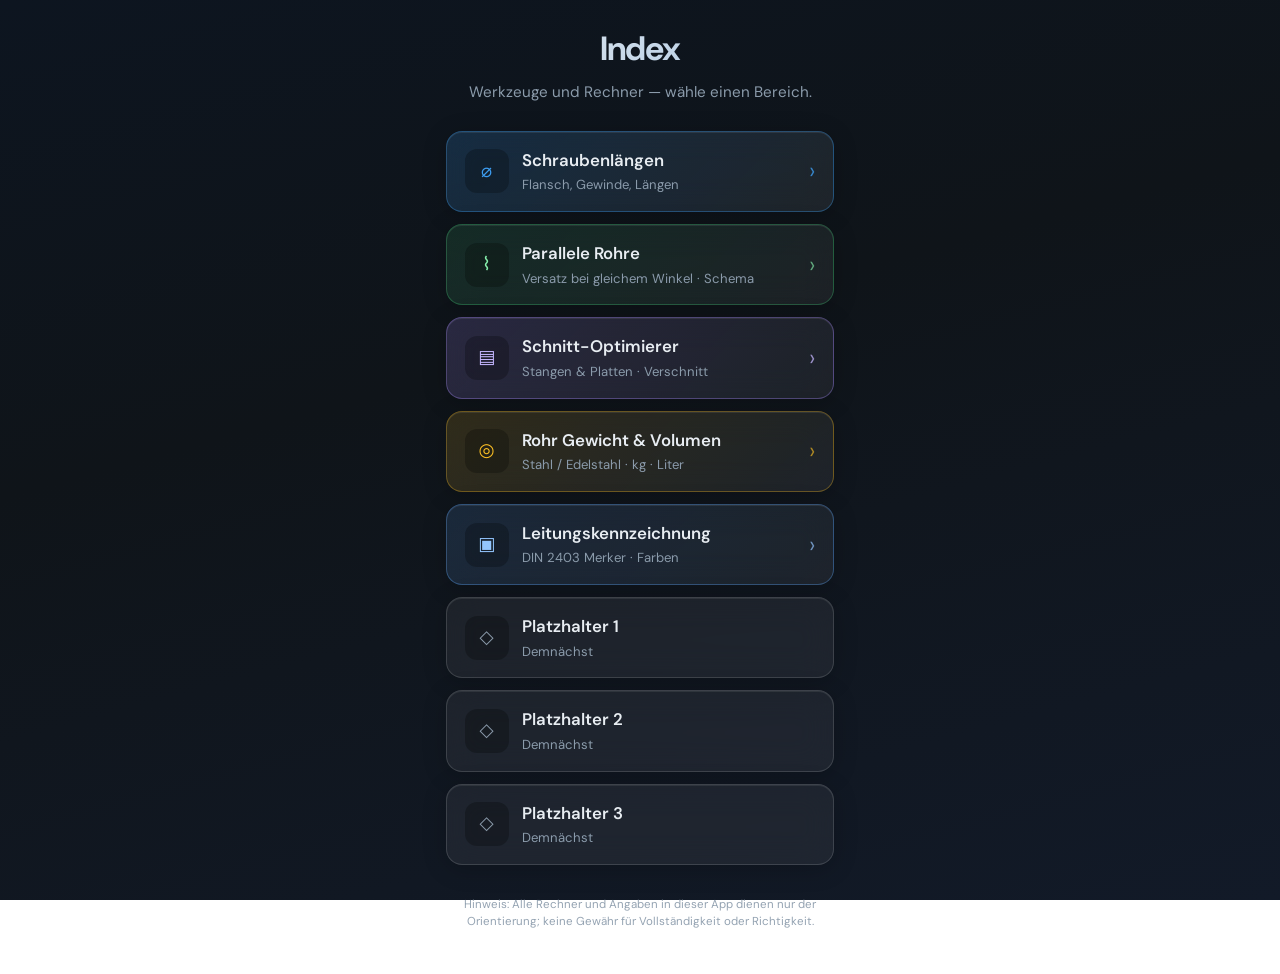
==== index.html @ 0043752b "feat(leitungskennzeichnung): align Merker with DIN 2403:2025-12 Table 1 with RAL 9003/9004 script co" ====
<!DOCTYPE html>
<html lang="de">
  <head>
    <meta charset="utf-8" />
    <meta name="viewport" content="width=device-width, initial-scale=1, viewport-fit=cover" />
    <meta name="theme-color" content="#0c1218" />
    <title>Index</title>
    <link rel="preconnect" href="https://fonts.googleapis.com" />
    <link rel="preconnect" href="https://fonts.gstatic.com" crossorigin />
    <link
      href="https://fonts.googleapis.com/css2?family=DM+Sans:ital,opsz,wght@0,9..40,400;0,9..40,600;0,9..40,700;1,9..40,400&display=swap"
      rel="stylesheet"
    />
    <link rel="stylesheet" href="styles.css?v=14" />
  </head>
  <body class="body--home">
    <div class="home-wrap">
      <header class="home-header">
        <h1 class="home-title">Index</h1>
        <p class="home-lead">Werkzeuge und Rechner — wähle einen Bereich.</p>
      </header>

      <nav class="home-grid" aria-label="Hauptnavigation">
        <a href="schraubenlaengen.html" class="glass-btn glass-btn--primary">
          <span class="glass-btn__icon" aria-hidden="true">⌀</span>
          <span class="glass-btn__text">
            <span class="glass-btn__title">Schraubenlängen</span>
            <span class="glass-btn__desc">Flansch, Gewinde, Längen</span>
          </span>
          <span class="glass-btn__chev" aria-hidden="true">›</span>
        </a>

        <a href="parallelrohre.html" class="glass-btn glass-btn--secondary">
          <span class="glass-btn__icon" aria-hidden="true">⌇</span>
          <span class="glass-btn__text">
            <span class="glass-btn__title">Parallele Rohre</span>
            <span class="glass-btn__desc">Versatz bei gleichem Winkel · Schema</span>
          </span>
          <span class="glass-btn__chev" aria-hidden="true">›</span>
        </a>

        <a href="schnitt-optimierer.html" class="glass-btn glass-btn--accent">
          <span class="glass-btn__icon" aria-hidden="true">▤</span>
          <span class="glass-btn__text">
            <span class="glass-btn__title">Schnitt-Optimierer</span>
            <span class="glass-btn__desc">Stangen &amp; Platten · Verschnitt</span>
          </span>
          <span class="glass-btn__chev" aria-hidden="true">›</span>
        </a>

        <a href="rohr-gewicht.html" class="glass-btn glass-btn--pipe">
          <span class="glass-btn__icon" aria-hidden="true">◎</span>
          <span class="glass-btn__text">
            <span class="glass-btn__title">Rohr Gewicht &amp; Volumen</span>
            <span class="glass-btn__desc">Stahl / Edelstahl · kg · Liter</span>
          </span>
          <span class="glass-btn__chev" aria-hidden="true">›</span>
        </a>

        <a href="leitungskennzeichnung.html" class="glass-btn glass-btn--marker">
          <span class="glass-btn__icon" aria-hidden="true">▣</span>
          <span class="glass-btn__text">
            <span class="glass-btn__title">Leitungskennzeichnung</span>
            <span class="glass-btn__desc">DIN 2403 Merker · Farben</span>
          </span>
          <span class="glass-btn__chev" aria-hidden="true">›</span>
        </a>

        <button type="button" class="glass-btn glass-btn--placeholder" disabled>
          <span class="glass-btn__icon" aria-hidden="true">◇</span>
          <span class="glass-btn__text">
            <span class="glass-btn__title">Platzhalter 1</span>
            <span class="glass-btn__desc">Demnächst</span>
          </span>
        </button>
        <button type="button" class="glass-btn glass-btn--placeholder" disabled>
          <span class="glass-btn__icon" aria-hidden="true">◇</span>
          <span class="glass-btn__text">
            <span class="glass-btn__title">Platzhalter 2</span>
            <span class="glass-btn__desc">Demnächst</span>
          </span>
        </button>
        <button type="button" class="glass-btn glass-btn--placeholder" disabled>
          <span class="glass-btn__icon" aria-hidden="true">◇</span>
          <span class="glass-btn__text">
            <span class="glass-btn__title">Platzhalter 3</span>
            <span class="glass-btn__desc">Demnächst</span>
          </span>
        </button>
      </nav>

      <p class="disclaimer disclaimer--home">
        Hinweis: Alle Rechner und Angaben in dieser App dienen nur der Orientierung; keine Gewähr
        für Vollständigkeit oder Richtigkeit.
      </p>
    </div>
  </body>
</html>
---- styles.css ----
:root {
  --bg: #0f1419;
  --panel: #1a222d;
  --text: #e8edf2;
  --muted: #8b9bab;
  --accent: #3d9df0;
  --accent-dim: #2a6fa8;
  --border: #2a3644;
  --ok: #4ade80;
  --warn: #fbbf24;
  --err: #f87171;
  --radius: 10px;
  --font: "DM Sans", "Segoe UI", system-ui, sans-serif;
}

* {
  box-sizing: border-box;
}

html {
  font-size: 16px;
  -webkit-font-smoothing: antialiased;
}

body {
  margin: 0;
  min-height: 100vh;
  min-height: 100dvh;
  font-family: var(--font);
  background: radial-gradient(1200px 800px at 20% 0%, #1a2a3a 0%, var(--bg) 55%);
  color: var(--text);
  line-height: 1.5;
}

a {
  color: var(--accent);
}

.wrap {
  max-width: 640px;
  margin: 0 auto;
  padding: max(1.25rem, env(safe-area-inset-top)) max(1rem, env(safe-area-inset-right))
    max(2rem, env(safe-area-inset-bottom)) max(1rem, env(safe-area-inset-left));
}

.wrap--sub {
  padding-top: max(0.75rem, env(safe-area-inset-top));
}

@media (min-width: 480px) {
  .wrap {
    padding: 2.5rem 1.25rem 4rem;
  }
}

h1 {
  font-size: 1.65rem;
  font-weight: 600;
  margin: 0 0 0.35rem;
  letter-spacing: -0.02em;
}

.sub {
  color: var(--muted);
  font-size: 0.95rem;
  margin: 0 0 1.75rem;
}

.card {
  background: var(--panel);
  border: 1px solid var(--border);
  border-radius: var(--radius);
  padding: 1.35rem 1.4rem 1.5rem;
  margin-bottom: 1.25rem;
  box-shadow: 0 8px 32px rgba(0, 0, 0, 0.25);
}

.card h2 {
  font-size: 0.75rem;
  text-transform: uppercase;
  letter-spacing: 0.08em;
  color: var(--muted);
  margin: 0 0 1rem;
  font-weight: 600;
}

.row {
  display: grid;
  gap: 0.75rem 1rem;
  margin-bottom: 0.9rem;
}

@media (min-width: 520px) {
  .row.cols-2 {
    grid-template-columns: 1fr 1fr;
  }
}

.row.row--mobile-stack {
  grid-template-columns: 1fr;
}

@media (min-width: 520px) {
  .row.row--mobile-stack {
    grid-template-columns: 1fr 1fr;
  }
}

label {
  display: block;
  font-size: 0.8rem;
  color: var(--muted);
  margin-bottom: 0.3rem;
}

input,
select,
textarea.field-input {
  width: 100%;
  min-height: 48px;
  padding: 0.65rem 0.85rem;
  border-radius: 6px;
  border: 1px solid var(--border);
  background: #111820;
  color: var(--text);
  font: inherit;
  font-size: max(16px, 1rem);
}

textarea.field-input--textarea {
  min-height: 52px;
  max-height: 7rem;
  line-height: 1.4;
  resize: vertical;
  field-sizing: content;
}

@supports not (field-sizing: content) {
  textarea.field-input--textarea {
    min-height: 3.5rem;
  }
}

input:focus,
select:focus,
textarea:focus {
  outline: 2px solid var(--accent-dim);
  border-color: var(--accent);
}

input::placeholder,
textarea::placeholder {
  color: rgba(139, 155, 171, 0.85);
  font-size: 0.82rem;
  line-height: 1.35;
}

.hint {
  font-size: 0.8rem;
  color: var(--muted);
  margin-top: 0.25rem;
}

.btn {
  display: inline-flex;
  align-items: center;
  justify-content: center;
  gap: 0.4rem;
  min-height: 52px;
  padding: 0.85rem 1.15rem;
  font: inherit;
  font-weight: 600;
  font-size: 1.05rem;
  border: none;
  border-radius: 8px;
  background: linear-gradient(180deg, #4ba3f0 0%, var(--accent) 100%);
  color: #0a0f14;
  cursor: pointer;
  width: 100%;
  margin-top: 0.25rem;
  -webkit-tap-highlight-color: transparent;
}

.btn:hover {
  filter: brightness(1.08);
}

.btn:active {
  transform: translateY(1px);
}

.out {
  display: none;
}

.out.visible {
  display: block;
}

.out-grid {
  display: grid;
  gap: 0.75rem;
}

@media (min-width: 480px) {
  .out-grid {
    grid-template-columns: 1fr 1fr;
  }
}

.kpi {
  background: #111820;
  border: 1px solid var(--border);
  border-radius: 8px;
  padding: 0.85rem 1rem;
}

.kpi .label {
  font-size: 0.72rem;
  text-transform: uppercase;
  letter-spacing: 0.06em;
  color: var(--muted);
}

.kpi .value {
  font-size: 1.35rem;
  font-weight: 700;
  font-variant-numeric: tabular-nums;
  margin-top: 0.15rem;
}

.kpi .unit {
  font-size: 0.85rem;
  font-weight: 500;
  color: var(--muted);
}

.detail {
  grid-column: 1 / -1;
  font-size: 0.88rem;
  color: var(--muted);
  border-top: 1px solid var(--border);
  padding-top: 0.85rem;
  margin-top: 0.25rem;
}

.detail strong {
  color: var(--text);
}

.msg {
  padding: 0.75rem 1rem;
  border-radius: 8px;
  font-size: 0.9rem;
  margin-top: 0.75rem;
  display: none;
}

.msg.visible {
  display: block;
}

.msg.warn {
  background: rgba(251, 191, 36, 0.12);
  border: 1px solid rgba(251, 191, 36, 0.35);
  color: #fcd34d;
}

.msg.err {
  background: rgba(248, 113, 113, 0.1);
  border: 1px solid rgba(248, 113, 113, 0.35);
  color: #fca5a5;
}

.footnote {
  margin-top: 1.5rem;
  font-size: 0.8rem;
  color: var(--muted);
}

.disclaimer {
  margin-top: 1.25rem;
  padding-top: 1rem;
  border-top: 1px solid rgba(42, 54, 68, 0.85);
  font-size: 0.72rem;
  line-height: 1.45;
  color: rgba(139, 155, 171, 0.92);
}

.disclaimer--home {
  margin-top: 2rem;
  text-align: center;
  border-top: none;
  padding-top: 0;
}

code {
  font-family: ui-monospace, "Cascadia Code", monospace;
  font-size: 0.85em;
  background: #111820;
  padding: 0.1em 0.35em;
  border-radius: 4px;
}

/* ——— Startseite (Index) ——— */
.body--home {
  background: linear-gradient(165deg, #0d1520 0%, #0f1419 40%, #121a28 100%);
  background-attachment: fixed;
}

.home-wrap {
  max-width: 420px;
  margin: 0 auto;
  padding: max(1.5rem, env(safe-area-inset-top)) max(1rem, env(safe-area-inset-right))
    max(2rem, env(safe-area-inset-bottom)) max(1rem, env(safe-area-inset-left));
}

.home-header {
  text-align: center;
  margin-bottom: 1.75rem;
}

.home-title {
  font-size: clamp(1.75rem, 6vw, 2.1rem);
  font-weight: 700;
  letter-spacing: -0.03em;
  margin: 0 0 0.4rem;
  background: linear-gradient(120deg, #e8edf2 0%, #a8c4e0 100%);
  -webkit-background-clip: text;
  background-clip: text;
  color: transparent;
}

.home-lead {
  margin: 0;
  font-size: 0.95rem;
  color: var(--muted);
  line-height: 1.45;
}

.home-grid {
  display: flex;
  flex-direction: column;
  gap: 0.75rem;
}

.glass-btn {
  display: flex;
  align-items: center;
  gap: 0.85rem;
  width: 100%;
  min-height: 72px;
  padding: 1rem 1.1rem;
  border: 1px solid rgba(255, 255, 255, 0.14);
  border-radius: 16px;
  background: rgba(255, 255, 255, 0.06);
  backdrop-filter: blur(16px);
  -webkit-backdrop-filter: blur(16px);
  box-shadow: 0 4px 24px rgba(0, 0, 0, 0.2), inset 0 1px 0 rgba(255, 255, 255, 0.08);
  color: var(--text);
  text-decoration: none;
  text-align: left;
  font: inherit;
  cursor: pointer;
  transition: background 0.2s, border-color 0.2s, transform 0.15s;
  -webkit-tap-highlight-color: transparent;
}

.glass-btn:not(:disabled):active {
  transform: scale(0.98);
}

.glass-btn--primary {
  border-color: rgba(61, 157, 240, 0.35);
  background: linear-gradient(
    135deg,
    rgba(61, 157, 240, 0.18) 0%,
    rgba(255, 255, 255, 0.07) 100%
  );
}

.glass-btn--primary:hover {
  border-color: rgba(61, 157, 240, 0.55);
  background: linear-gradient(
    135deg,
    rgba(61, 157, 240, 0.28) 0%,
    rgba(255, 255, 255, 0.1) 100%
  );
}

.glass-btn--secondary {
  border-color: rgba(74, 222, 128, 0.28);
  background: linear-gradient(
    135deg,
    rgba(74, 222, 128, 0.12) 0%,
    rgba(255, 255, 255, 0.06) 100%
  );
}

.glass-btn--secondary:hover {
  border-color: rgba(74, 222, 128, 0.45);
  background: linear-gradient(
    135deg,
    rgba(74, 222, 128, 0.2) 0%,
    rgba(255, 255, 255, 0.09) 100%
  );
}

.glass-btn--secondary .glass-btn__icon {
  color: #86efac;
}

.glass-btn--secondary .glass-btn__chev {
  color: rgba(134, 239, 172, 0.65);
}

.glass-btn__icon {
  flex-shrink: 0;
  width: 44px;
  height: 44px;
  display: flex;
  align-items: center;
  justify-content: center;
  border-radius: 12px;
  background: rgba(0, 0, 0, 0.25);
  font-size: 1.15rem;
  color: var(--accent);
}

.glass-btn--placeholder .glass-btn__icon {
  color: var(--muted);
}

.glass-btn__text {
  flex: 1;
  min-width: 0;
  display: flex;
  flex-direction: column;
  gap: 0.15rem;
}

.glass-btn__title {
  font-weight: 600;
  font-size: 1.05rem;
}

.glass-btn__desc {
  font-size: 0.82rem;
  color: var(--muted);
}

.glass-btn__chev {
  flex-shrink: 0;
  font-size: 1.5rem;
  font-weight: 300;
  color: rgba(255, 255, 255, 0.35);
  line-height: 1;
}

.glass-btn--primary .glass-btn__chev {
  color: rgba(61, 157, 240, 0.8);
}

.back-link {
  display: inline-flex;
  align-items: center;
  gap: 0.35rem;
  margin-bottom: 1rem;
  font-size: 0.95rem;
  font-weight: 500;
  color: var(--muted);
  text-decoration: none;
  padding: 0.35rem 0;
  min-height: 44px;
  -webkit-tap-highlight-color: transparent;
}

.back-link:hover {
  color: var(--accent);
}

/* Parallele Rohre — Diagramm & Tabelle */
.diagram-caption {
  font-size: 0.82rem;
  color: var(--muted);
  margin: 0 0 0.85rem;
  line-height: 1.45;
}

.diagram-svg-wrap {
  width: 100%;
  overflow: hidden;
  border-radius: 8px;
  border: 1px solid var(--border);
  background: #0d1218;
}

.diagram-svg-wrap svg {
  display: block;
  width: 100%;
  height: auto;
  vertical-align: middle;
}

.formula-box {
  font-size: 0.88rem;
  color: var(--muted);
  line-height: 1.55;
  margin: 0 0 1rem;
}

.formula-box code {
  font-size: 0.95em;
}

.table-wrap {
  overflow-x: auto;
  -webkit-overflow-scrolling: touch;
  margin: 0 -0.25rem;
  padding: 0 0.25rem;
}

.data-table {
  width: 100%;
  border-collapse: collapse;
  font-size: 0.88rem;
  font-variant-numeric: tabular-nums;
}

.data-table th,
.data-table td {
  padding: 0.65rem 0.5rem;
  text-align: left;
  border-bottom: 1px solid var(--border);
}

.data-table th {
  font-size: 0.72rem;
  text-transform: uppercase;
  letter-spacing: 0.05em;
  color: var(--muted);
}

@media (min-width: 520px) {
  .row.cols-3 {
    grid-template-columns: 1fr 1fr 1fr;
  }
}

/* Schnitt: Platten-Material bis ~640px untereinander (sonst überlappt Mittelfeld auf Handys) */
@media (max-width: 639px) {
  .cut-sheet-fields.row.row--mobile-stack {
    grid-template-columns: 1fr;
  }
}

@media (max-width: 519px) {
  .cut-item-row--2d {
    display: grid;
    grid-template-columns: auto minmax(0, 1fr) auto;
    grid-template-rows: auto auto;
    align-items: center;
    column-gap: 0.4rem;
    row-gap: 0.35rem;
  }

  .cut-item-row--2d .cut-item-num {
    grid-column: 1;
    grid-row: 1 / span 2;
    align-self: center;
  }

  .cut-item-row--2d .cut-pair {
    grid-column: 2;
    grid-row: 1;
    width: 100%;
    min-width: 0;
  }

  .cut-item-row--2d .cut-inp--qty {
    grid-column: 2;
    grid-row: 2;
    max-width: none;
    width: 100%;
    flex: none;
  }

  .cut-item-row--2d .cut-remove {
    grid-column: 3;
    grid-row: 1 / span 2;
    align-self: center;
  }

  #section-2d .cut-sheet-fields input,
  #section-2d .cut-item-row--2d .cut-inp {
    min-height: 44px;
    padding: 0.45rem 0.55rem;
    font-size: max(16px, 0.92rem);
  }

  .cut-pair .cut-inp {
    min-width: 0;
    flex: 1 1 0;
  }

  .cut-x {
    padding: 0 0.05rem;
    font-size: 0.85rem;
  }
}

/* Schnitt-Optimierer */
.schnitt-tabs {
  display: flex;
  gap: 0.5rem;
  padding: 0.35rem;
  margin-bottom: 1.25rem;
  background: var(--panel);
  border: 1px solid var(--border);
  border-radius: var(--radius);
}

.schnitt-tab {
  flex: 1;
  min-height: 48px;
  padding: 0.65rem 0.75rem;
  border: none;
  border-radius: 8px;
  font: inherit;
  font-weight: 600;
  font-size: 0.9rem;
  cursor: pointer;
  color: var(--muted);
  background: transparent;
  -webkit-tap-highlight-color: transparent;
}

.schnitt-tab--active {
  background: linear-gradient(180deg, #4ba3f0 0%, var(--accent) 100%);
  color: #0a0f14;
}

.cut-list-head {
  display: flex;
  justify-content: space-between;
  align-items: center;
  margin-bottom: 0.75rem;
}

.cut-list-head h2 {
  margin: 0;
}

.cut-add-btn {
  width: 44px;
  height: 44px;
  border-radius: 10px;
  border: 1px solid var(--border);
  background: rgba(61, 157, 240, 0.15);
  color: var(--accent);
  font-size: 1.5rem;
  line-height: 1;
  cursor: pointer;
}

.cut-add-btn:active {
  transform: scale(0.96);
}

.cut-items {
  display: flex;
  flex-direction: column;
  gap: 0.65rem;
}

.cut-item-row {
  display: flex;
  align-items: center;
  gap: 0.5rem;
  flex-wrap: wrap;
}

.cut-item-row--2d {
  align-items: flex-start;
}

.cut-item-num {
  width: 1.75rem;
  flex-shrink: 0;
  font-size: 0.75rem;
  color: var(--muted);
  font-variant-numeric: tabular-nums;
}

.cut-inp {
  flex: 1;
  min-width: 5rem;
}

.cut-inp--qty {
  flex: 0 0 4.5rem;
  max-width: 5rem;
  text-align: center;
}

.cut-pair {
  display: flex;
  align-items: center;
  gap: 0.35rem;
  flex: 1;
  min-width: 0;
}

.cut-x {
  color: var(--muted);
  flex-shrink: 0;
}

.cut-remove {
  flex-shrink: 0;
  width: 44px;
  height: 44px;
  border: none;
  border-radius: 8px;
  background: transparent;
  color: var(--err);
  font-size: 1.1rem;
  cursor: pointer;
}

.cut-stats {
  margin-bottom: 1rem;
}

.cut-stat {
  padding: 1rem;
  border-radius: var(--radius);
  text-align: center;
  border: 1px solid var(--border);
}

.cut-stat--ok {
  background: rgba(74, 222, 128, 0.08);
}

.cut-stat--warn {
  background: rgba(251, 191, 36, 0.08);
}

.cut-stat-label {
  display: block;
  font-size: 0.72rem;
  text-transform: uppercase;
  letter-spacing: 0.06em;
  color: var(--muted);
  margin-bottom: 0.25rem;
}

.cut-stat-val {
  font-size: 1.75rem;
  font-weight: 700;
  font-variant-numeric: tabular-nums;
}

.cut-result-card {
  margin-bottom: 1rem;
}

.cut-result-head {
  display: flex;
  justify-content: space-between;
  align-items: center;
  margin-bottom: 0.65rem;
}

.cut-result-rest {
  font-size: 0.82rem;
  color: var(--muted);
}

.cut-plate-badge {
  font-size: 0.75rem;
  color: var(--muted);
  background: #111820;
  padding: 0.25rem 0.5rem;
  border-radius: 6px;
}

.cut-bar-track {
  display: flex;
  height: 36px;
  width: 100%;
  border-radius: 6px;
  overflow: hidden;
  border: 1px solid var(--border);
  background: #111820;
}

.cut-bar-seg {
  height: 100%;
  background: var(--accent);
  border-right: 1px solid rgba(255, 255, 255, 0.2);
  display: flex;
  align-items: center;
  justify-content: center;
  font-size: 0.65rem;
  color: #fff;
  min-width: 0;
  overflow: hidden;
  gap: 1px;
}

.cut-bar-seg--with-kerf {
  font-size: 0.58rem;
}

.cut-bar-kerf {
  opacity: 0.85;
  font-variant-numeric: tabular-nums;
}

.cut-bar-plus {
  opacity: 0.7;
  font-size: 0.55rem;
}

.formula-note {
  font-size: 0.78rem;
  color: var(--muted);
  line-height: 1.45;
  margin: 0 0 1rem;
}

.cut-bar-rest {
  flex: 1;
  min-width: 1.5rem;
  background: rgba(248, 113, 113, 0.15);
  display: flex;
  align-items: center;
  justify-content: center;
  font-size: 0.65rem;
  color: var(--err);
}

.cut-sheet-svg-wrap {
  width: 100%;
  border-radius: 8px;
  overflow: hidden;
  border: 2px solid var(--border);
  background: #111820;
}

.cut-sheet-svg {
  display: block;
  width: 100%;
  height: auto;
}

.cut-sheet-foot {
  margin: 0.65rem 0 0;
  font-size: 0.78rem;
  color: var(--muted);
  text-align: center;
}

.glass-btn--accent {
  border-color: rgba(167, 139, 250, 0.35);
  background: linear-gradient(
    135deg,
    rgba(167, 139, 250, 0.18) 0%,
    rgba(255, 255, 255, 0.06) 100%
  );
}

.glass-btn--accent:hover {
  border-color: rgba(167, 139, 250, 0.5);
}

.glass-btn--accent .glass-btn__icon {
  color: #c4b5fd;
}

.glass-btn--accent .glass-btn__chev {
  color: rgba(196, 181, 253, 0.75);
}

.glass-btn--pipe {
  border-color: rgba(251, 191, 36, 0.32);
  background: linear-gradient(
    135deg,
    rgba(251, 191, 36, 0.14) 0%,
    rgba(255, 255, 255, 0.06) 100%
  );
}

.glass-btn--pipe:hover {
  border-color: rgba(251, 191, 36, 0.48);
}

.glass-btn--pipe .glass-btn__icon {
  color: var(--warn);
}

.glass-btn--pipe .glass-btn__chev {
  color: rgba(251, 191, 36, 0.65);
}

.glass-btn--marker {
  border-color: rgba(96, 165, 250, 0.35);
  background: linear-gradient(
    135deg,
    rgba(96, 165, 250, 0.14) 0%,
    rgba(255, 255, 255, 0.06) 100%
  );
}

.glass-btn--marker:hover {
  border-color: rgba(96, 165, 250, 0.5);
}

.glass-btn--marker .glass-btn__icon {
  color: #93c5fd;
}

.glass-btn--marker .glass-btn__chev {
  color: rgba(147, 197, 253, 0.7);
}

.assign-card {
  background: var(--panel);
  border: 1px solid var(--border);
  border-radius: var(--radius);
  padding: 1.25rem 1.35rem 1.35rem;
  margin-bottom: 1.25rem;
}

.assign-card .assign-title {
  margin: 0 0 0.35rem;
  font-size: 1rem;
  font-weight: 600;
}

.assign-card .assign-lead {
  margin: 0 0 1rem;
  font-size: 0.82rem;
  color: var(--muted);
  line-height: 1.45;
}

.data-table--assign th:first-child,
.data-table--assign td:first-child {
  font-weight: 700;
  font-variant-numeric: tabular-nums;
}

.assign-th-check {
  width: 3rem;
  text-align: center;
}

.assign-th-check-inner {
  font-size: 0.68rem;
  font-weight: 700;
  letter-spacing: 0.06em;
  color: var(--muted);
}

.assign-check-cell {
  text-align: center;
  vertical-align: middle;
  width: 3rem;
  line-height: 1;
}

.assign-check {
  appearance: none;
  -webkit-appearance: none;
  box-sizing: border-box;
  width: 1.25rem;
  height: 1.25rem;
  min-width: 1.25rem;
  min-height: 1.25rem;
  aspect-ratio: 1;
  margin: 0;
  padding: 0;
  border-radius: 6px;
  border: 2px solid var(--border);
  background: rgba(13, 18, 24, 0.85);
  cursor: pointer;
  display: inline-flex;
  align-items: center;
  justify-content: center;
  flex: 0 0 auto;
  vertical-align: middle;
  transition: border-color 0.15s, background 0.15s, box-shadow 0.15s;
}

.assign-check:hover {
  border-color: var(--accent-dim);
}

.assign-check:focus-visible {
  outline: 2px solid var(--accent);
  outline-offset: 2px;
}

.assign-check:checked {
  border-color: var(--accent);
  background: linear-gradient(145deg, var(--accent-dim) 0%, var(--accent) 100%);
  box-shadow: 0 0 0 1px rgba(61, 157, 240, 0.35);
}

.assign-check:checked::after {
  content: "";
  display: block;
  width: 4px;
  height: 8px;
  margin: 0;
  border: solid #fff;
  border-width: 0 2px 2px 0;
  transform: rotate(45deg) translateY(-1px);
}

.assign-row--done td:not(.assign-check-cell) {
  color: var(--muted);
  text-decoration: line-through;
  text-decoration-color: rgba(139, 155, 171, 0.55);
}

.assign-row--done td:first-child {
  font-weight: 600;
}

.data-table--rohr th[scope="row"] {
  width: 52%;
  font-weight: 600;
  color: var(--muted);
  font-size: 0.82rem;
}

.data-table--rohr td {
  font-variant-numeric: tabular-nums;
  font-weight: 600;
}

.data-table__emph th,
.data-table__emph td {
  border-top: 1px solid var(--border);
  padding-top: 0.65rem;
}

.rohr-density-note {
  margin-bottom: 1rem;
}

.rohr-sub {
  color: var(--muted);
  font-weight: 400;
  font-size: 0.88em;
}

.pipe-marker-foot {
  margin-top: 0.75rem;
}

.pipe-marker-gap {
  margin-top: 0.85rem;
}

.pipe-marker-table--compact {
  font-size: 0.82rem;
}

.cut-heuristic-note {
  margin-bottom: 1rem;
}

.cut-bar-piece-id {
  display: inline-block;
  min-width: 1em;
  font-weight: 800;
  color: #fef08a;
  margin-right: 2px;
}

.cut-bar-mm {
  font-variant-numeric: tabular-nums;
}

.sr-only {
  position: absolute;
  width: 1px;
  height: 1px;
  padding: 0;
  margin: -1px;
  overflow: hidden;
  clip: rect(0, 0, 0, 0);
  white-space: nowrap;
  border: 0;
}

/* Leitungskennzeichnung (Merker) */
.pipe-marker-list {
  margin: 0 0 0.5rem 1.1rem;
  padding: 0;
  color: var(--text);
  line-height: 1.55;
}

.pipe-marker-list li {
  margin-bottom: 0.35rem;
}

.pipe-marker-legend {
  margin-top: 0;
}

.table-wrap--pipe-marker {
  margin: 0 -0.25rem;
}

.pipe-marker-table {
  font-size: 0.82rem;
}

.pipe-marker-table td:first-child {
  font-weight: 700;
  color: var(--muted);
  white-space: nowrap;
  width: 2.25rem;
}

.pipe-marker-table td:nth-child(2) {
  min-width: 7rem;
}

.pipe-marker-table td:nth-child(3) {
  width: 5.5rem;
  vertical-align: middle;
}

.pipe-marker-strip {
  display: inline-flex;
  height: 22px;
  width: 100%;
  max-width: 120px;
  border-radius: 4px;
  overflow: hidden;
  border: 1px solid rgba(255, 255, 255, 0.12);
  box-shadow: inset 0 0 0 1px rgba(0, 0, 0, 0.25);
}

.pipe-marker-main {
  flex: 1 1 72%;
  min-width: 0;
}

.pipe-marker-acc {
  flex: 0 0 28%;
  min-width: 0;
}

.pipe-marker-acc--none {
  flex-basis: 0;
  width: 0;
  overflow: hidden;
  opacity: 0;
}

.pipe-marker-ral {
  font-variant-numeric: tabular-nums;
  white-space: nowrap;
}

@media (max-width: 520px) {
  .pipe-marker-table {
    font-size: 0.78rem;
  }

  .pipe-marker-strip {
    max-width: none;
  }
}
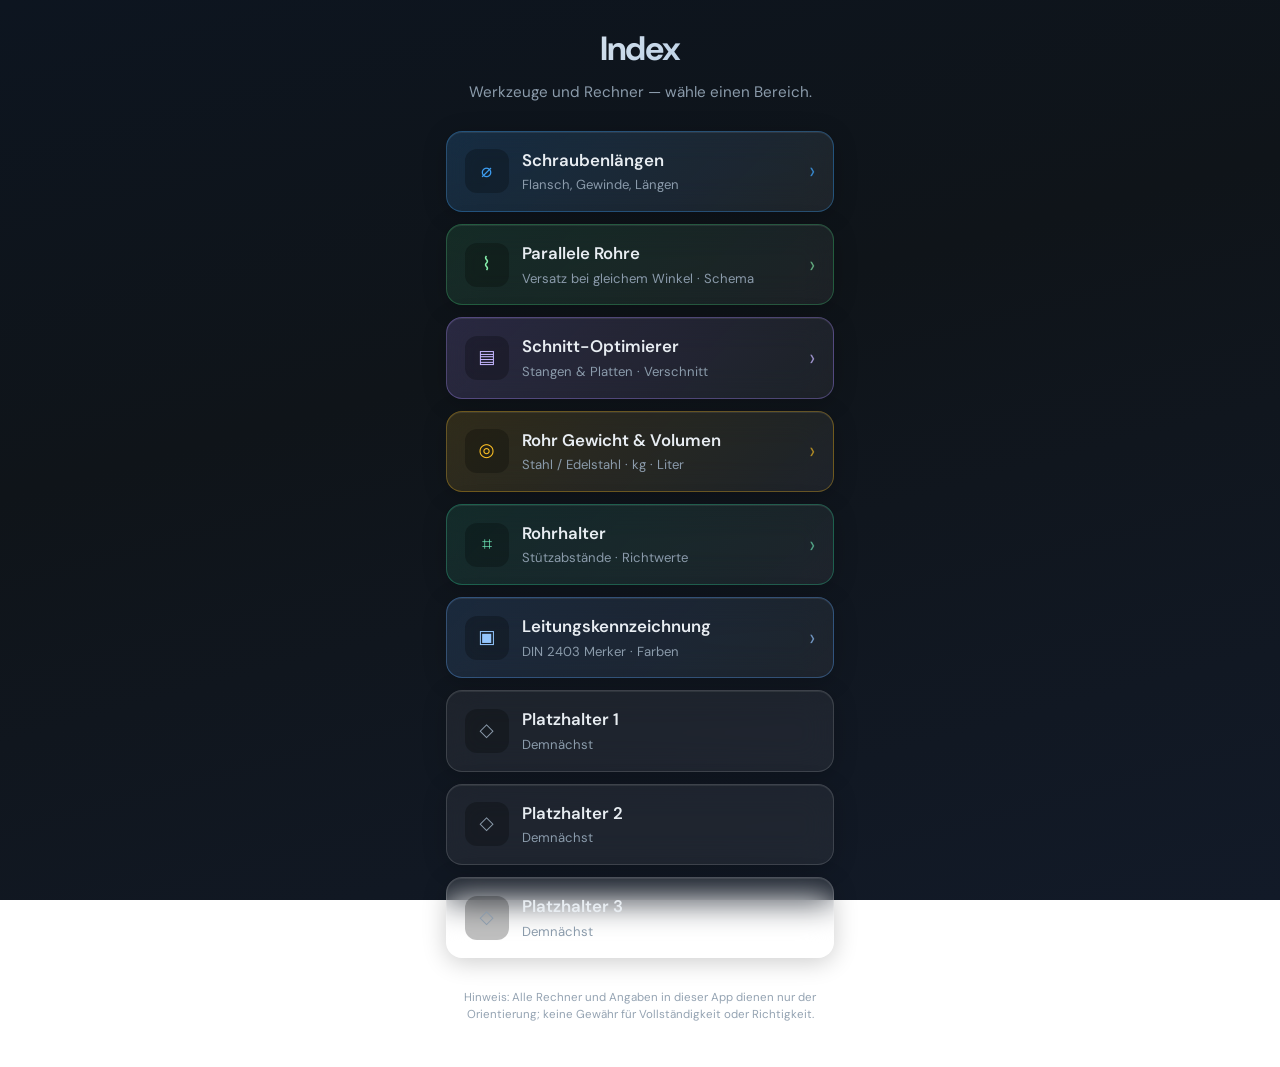
==== commit 92bdeacf: "feat: Rohrhalter Merker — Stützabstände (Richtwerte) New page with DN band table and medium selector" ====
--- a/index.html
+++ b/index.html
@@ -11,7 +11,7 @@
       href="https://fonts.googleapis.com/css2?family=DM+Sans:ital,opsz,wght@0,9..40,400;0,9..40,600;0,9..40,700;1,9..40,400&display=swap"
       rel="stylesheet"
     />
-    <link rel="stylesheet" href="styles.css?v=14" />
+    <link rel="stylesheet" href="styles.css?v=15" />
   </head>
   <body class="body--home">
     <div class="home-wrap">
@@ -57,6 +57,15 @@
           <span class="glass-btn__chev" aria-hidden="true">›</span>
         </a>
 
+        <a href="rohrhalter.html" class="glass-btn glass-btn--support">
+          <span class="glass-btn__icon" aria-hidden="true">⌗</span>
+          <span class="glass-btn__text">
+            <span class="glass-btn__title">Rohrhalter</span>
+            <span class="glass-btn__desc">Stützabstände · Richtwerte</span>
+          </span>
+          <span class="glass-btn__chev" aria-hidden="true">›</span>
+        </a>
+
         <a href="leitungskennzeichnung.html" class="glass-btn glass-btn--marker">
           <span class="glass-btn__icon" aria-hidden="true">▣</span>
           <span class="glass-btn__text">
--- a/styles.css
+++ b/styles.css
@@ -924,6 +924,27 @@
 
 .glass-btn--marker .glass-btn__chev {
   color: rgba(147, 197, 253, 0.7);
+}
+
+.glass-btn--support {
+  border-color: rgba(52, 211, 153, 0.32);
+  background: linear-gradient(
+    135deg,
+    rgba(52, 211, 153, 0.12) 0%,
+    rgba(255, 255, 255, 0.06) 100%
+  );
+}
+
+.glass-btn--support:hover {
+  border-color: rgba(52, 211, 153, 0.48);
+}
+
+.glass-btn--support .glass-btn__icon {
+  color: #6ee7b7;
+}
+
+.glass-btn--support .glass-btn__chev {
+  color: rgba(110, 231, 183, 0.65);
 }
 
 .assign-card {
@@ -1067,6 +1088,31 @@
   margin-top: 0.85rem;
 }
 
+.card--nest {
+  margin-top: 1rem;
+  margin-bottom: 0;
+  background: rgba(0, 0, 0, 0.15);
+}
+
+.support-result-line {
+  margin: 0 0 0.5rem;
+  font-size: 1.05rem;
+}
+
+.support-result-hint {
+  color: var(--muted);
+  font-size: 0.85rem;
+  font-weight: 400;
+}
+
+.support-merker-table {
+  font-size: 0.84rem;
+}
+
+.support-merker-table td {
+  font-variant-numeric: tabular-nums;
+}
+
 .pipe-marker-table--compact {
   font-size: 0.82rem;
 }
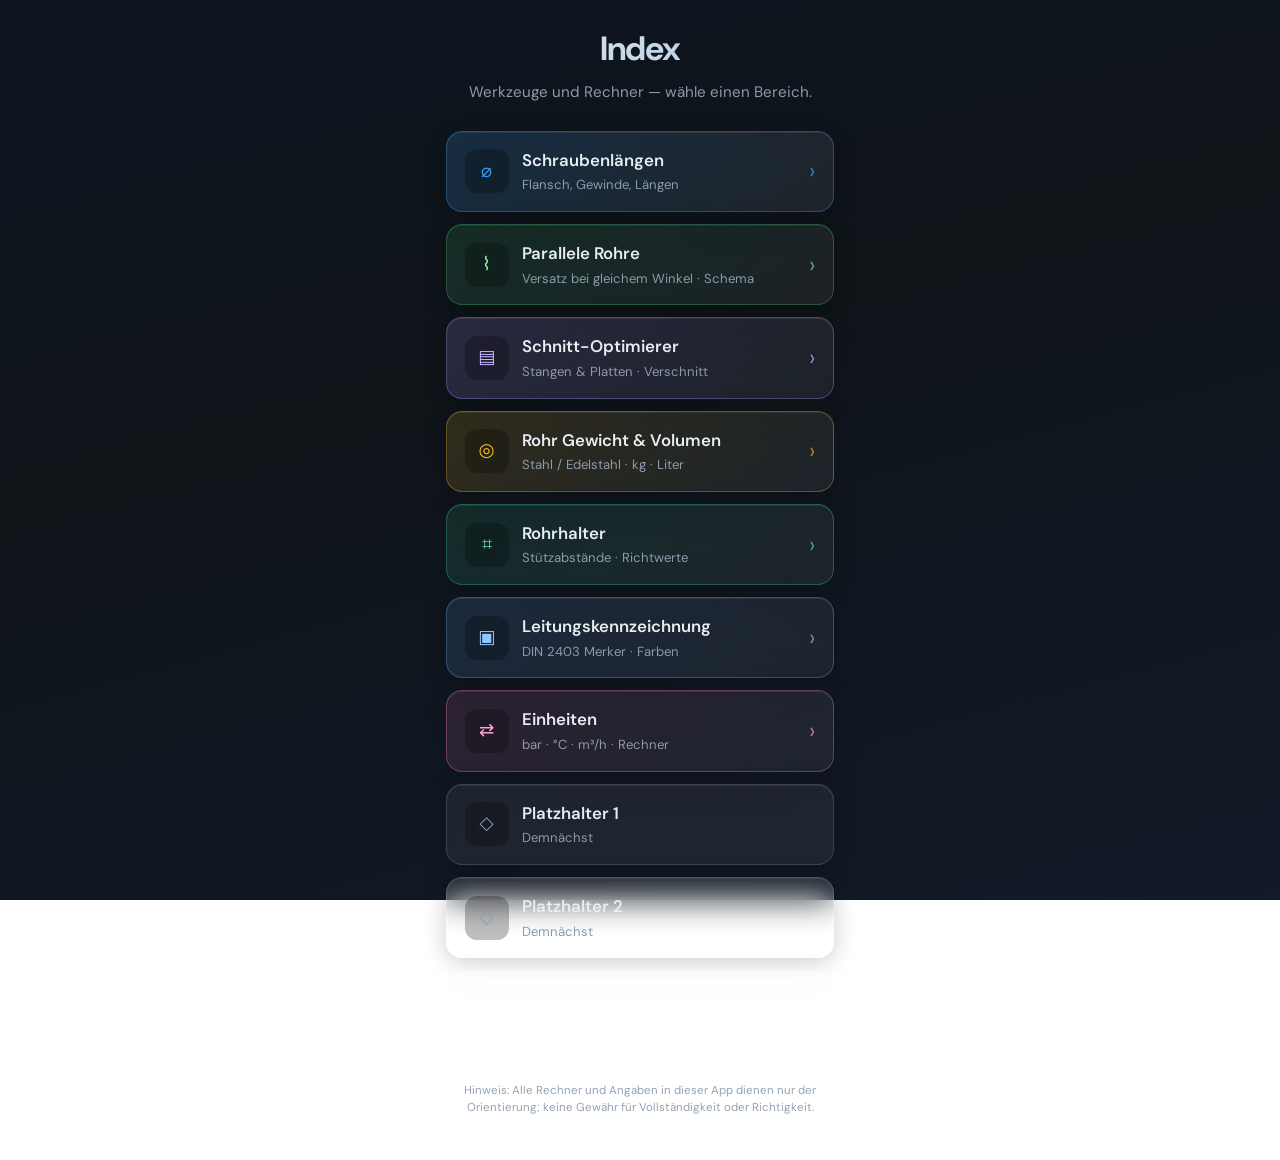
==== commit 790e06d6: "feat: Einheiten-Umrechner und Taschenrechner mit Modus-Schalter Neue Seite: bar/Pa, °C/°F, m³/h↔l/s;" ====
--- a/index.html
+++ b/index.html
@@ -11,7 +11,7 @@
       href="https://fonts.googleapis.com/css2?family=DM+Sans:ital,opsz,wght@0,9..40,400;0,9..40,600;0,9..40,700;1,9..40,400&display=swap"
       rel="stylesheet"
     />
-    <link rel="stylesheet" href="styles.css?v=15" />
+    <link rel="stylesheet" href="styles.css?v=16" />
   </head>
   <body class="body--home">
     <div class="home-wrap">
@@ -75,6 +75,15 @@
           <span class="glass-btn__chev" aria-hidden="true">›</span>
         </a>
 
+        <a href="einheiten-rechner.html" class="glass-btn glass-btn--calc">
+          <span class="glass-btn__icon" aria-hidden="true">⇄</span>
+          <span class="glass-btn__text">
+            <span class="glass-btn__title">Einheiten</span>
+            <span class="glass-btn__desc">bar · °C · m³/h · Rechner</span>
+          </span>
+          <span class="glass-btn__chev" aria-hidden="true">›</span>
+        </a>
+
         <button type="button" class="glass-btn glass-btn--placeholder" disabled>
           <span class="glass-btn__icon" aria-hidden="true">◇</span>
           <span class="glass-btn__text">
--- a/styles.css
+++ b/styles.css
@@ -945,6 +945,27 @@
 
 .glass-btn--support .glass-btn__chev {
   color: rgba(110, 231, 183, 0.65);
+}
+
+.glass-btn--calc {
+  border-color: rgba(244, 114, 182, 0.35);
+  background: linear-gradient(
+    135deg,
+    rgba(244, 114, 182, 0.12) 0%,
+    rgba(255, 255, 255, 0.06) 100%
+  );
+}
+
+.glass-btn--calc:hover {
+  border-color: rgba(244, 114, 182, 0.48);
+}
+
+.glass-btn--calc .glass-btn__icon {
+  color: #f9a8d4;
+}
+
+.glass-btn--calc .glass-btn__chev {
+  color: rgba(249, 168, 212, 0.7);
 }
 
 .assign-card {
@@ -1113,6 +1134,111 @@
   font-variant-numeric: tabular-nums;
 }
 
+/* Einheiten & Taschenrechner */
+.card--flat {
+  padding: 0.45rem;
+  margin-bottom: 1rem;
+}
+
+.calc-mode-bar {
+  display: flex;
+  gap: 0.35rem;
+  padding: 0.35rem;
+  border-radius: var(--radius);
+  border: 1px solid var(--border);
+  background: rgba(0, 0, 0, 0.12);
+}
+
+.calc-mode-btn {
+  flex: 1;
+  min-height: 46px;
+  border: 1px solid transparent;
+  border-radius: 8px;
+  font: inherit;
+  font-weight: 600;
+  font-size: 0.88rem;
+  cursor: pointer;
+  color: var(--muted);
+  background: transparent;
+  transition: background 0.15s, color 0.15s, border-color 0.15s;
+}
+
+.calc-mode-btn--active {
+  background: linear-gradient(180deg, #4ba3f0 0%, var(--accent) 100%);
+  color: #0a0f14;
+  border-color: rgba(61, 157, 240, 0.5);
+}
+
+.calc-panel {
+  margin-bottom: 0.5rem;
+}
+
+.calc-card {
+  padding-bottom: 1.25rem;
+}
+
+.calc-display-wrap {
+  margin-bottom: 0.85rem;
+}
+
+.calc-display {
+  display: block;
+  width: 100%;
+  min-height: 3rem;
+  padding: 0.65rem 0.85rem;
+  text-align: right;
+  font-size: 1.65rem;
+  font-weight: 600;
+  font-variant-numeric: tabular-nums;
+  background: #0a0e14;
+  border: 1px solid var(--border);
+  border-radius: 8px;
+  color: var(--text);
+}
+
+.calc-keys {
+  display: grid;
+  grid-template-columns: repeat(4, 1fr);
+  gap: 0.45rem;
+}
+
+.calc-key {
+  min-height: 48px;
+  border-radius: 8px;
+  border: 1px solid var(--border);
+  background: var(--panel);
+  color: var(--text);
+  font: inherit;
+  font-size: 1.05rem;
+  font-weight: 600;
+  cursor: pointer;
+  -webkit-tap-highlight-color: transparent;
+}
+
+.calc-key:active {
+  transform: scale(0.97);
+}
+
+.calc-key--wide {
+  grid-column: span 2;
+}
+
+.calc-key--op {
+  background: rgba(61, 157, 240, 0.18);
+  border-color: rgba(61, 157, 240, 0.35);
+  color: var(--accent);
+}
+
+.calc-key--eq {
+  background: linear-gradient(180deg, #4ba3f0 0%, var(--accent) 100%);
+  border-color: rgba(61, 157, 240, 0.55);
+  color: #0a0f14;
+}
+
+.unit-pair-row input {
+  font-variant-numeric: tabular-nums;
+}
+
 .pipe-marker-table--compact {
   font-size: 0.82rem;
 }
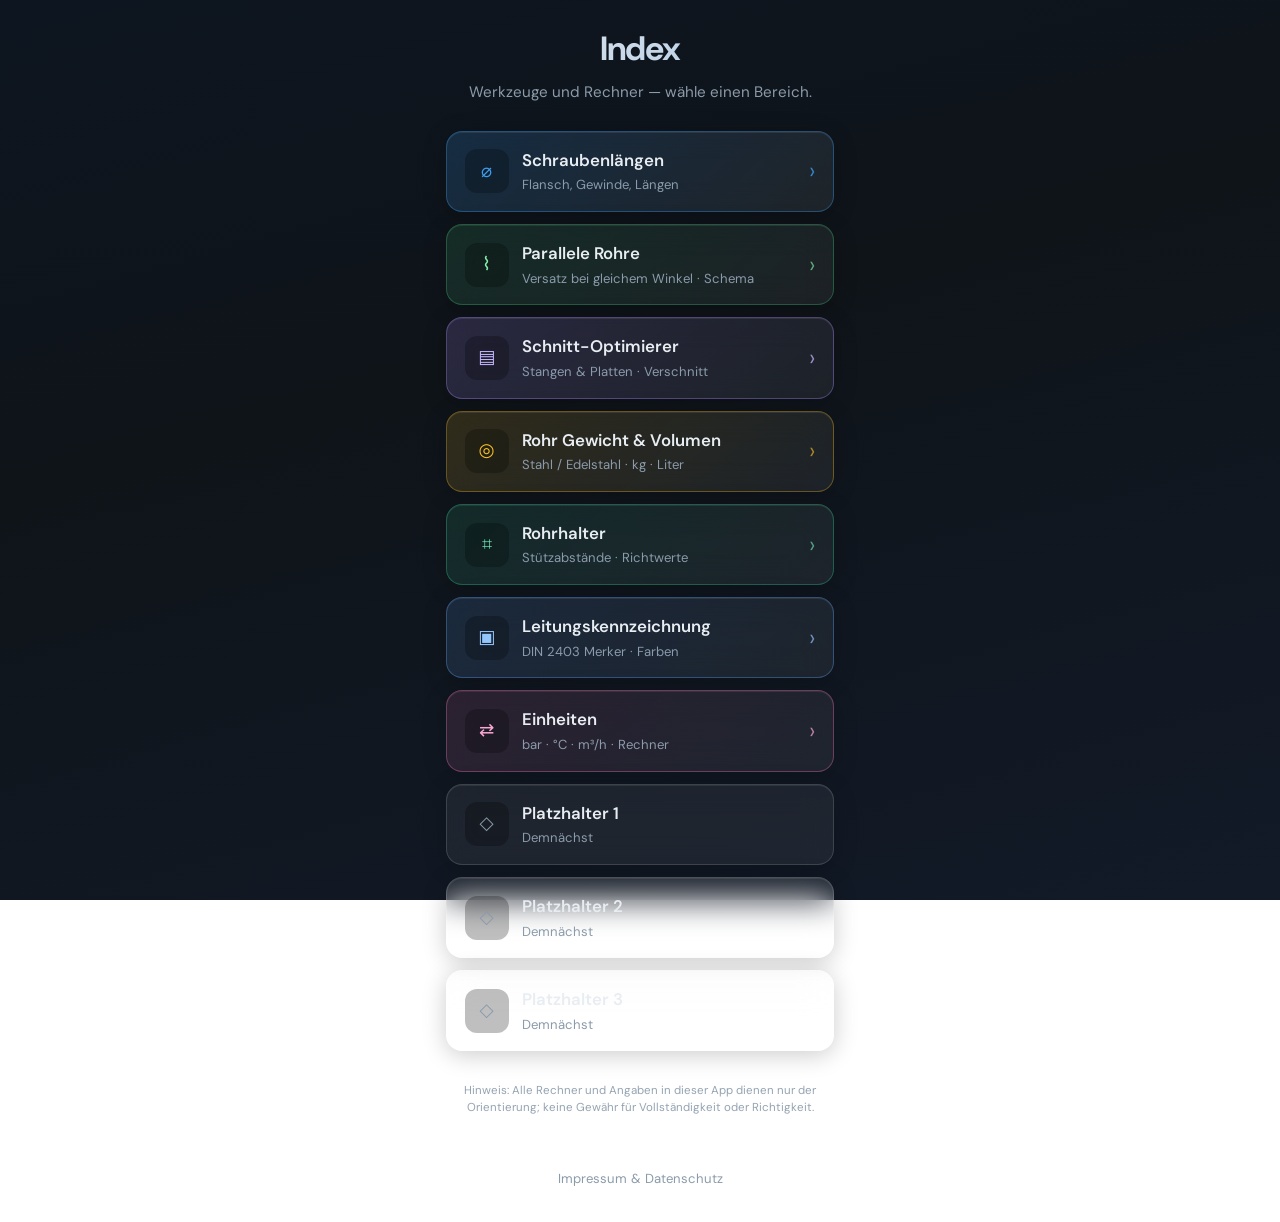
==== commit 88171900: "feat: Impressum und Datenschutz-Seite mit Footer-Links Neue Seite impressum.html (§5 DDG, Kontakt, D" ====
--- a/index.html
+++ b/index.html
@@ -11,7 +11,7 @@
       href="https://fonts.googleapis.com/css2?family=DM+Sans:ital,opsz,wght@0,9..40,400;0,9..40,600;0,9..40,700;1,9..40,400&display=swap"
       rel="stylesheet"
     />
-    <link rel="stylesheet" href="styles.css?v=16" />
+    <link rel="stylesheet" href="styles.css?v=17" />
   </head>
   <body class="body--home">
     <div class="home-wrap">
@@ -111,6 +111,10 @@
         Hinweis: Alle Rechner und Angaben in dieser App dienen nur der Orientierung; keine Gewähr
         für Vollständigkeit oder Richtigkeit.
       </p>
+
+      <footer class="site-footer">
+        <a href="impressum.html" class="site-footer__link">Impressum &amp; Datenschutz</a>
+      </footer>
     </div>
   </body>
 </html>
--- a/styles.css
+++ b/styles.css
@@ -1259,6 +1259,49 @@
   font-variant-numeric: tabular-nums;
 }
 
+.site-footer {
+  margin-top: 2rem;
+  padding-top: 1rem;
+  border-top: 1px solid var(--border);
+  text-align: center;
+}
+
+body.body--home .site-footer {
+  border-top-color: rgba(255, 255, 255, 0.1);
+}
+
+.site-footer__link {
+  font-size: 0.82rem;
+  color: var(--muted);
+  text-decoration: none;
+}
+
+.site-footer__link:hover {
+  color: var(--accent);
+  text-decoration: underline;
+}
+
+.site-footer-links {
+  margin-top: 1.5rem;
+  text-align: center;
+  font-size: 0.88rem;
+}
+
+.impressum-block .impressum-lead {
+  margin-bottom: 0.35rem;
+  color: var(--muted);
+  font-size: 0.85rem;
+}
+
+.impressum-address {
+  margin: 0 0 1rem;
+  line-height: 1.55;
+}
+
+.impressum-note {
+  margin-bottom: 0;
+}
+
 .sr-only {
   position: absolute;
   width: 1px;
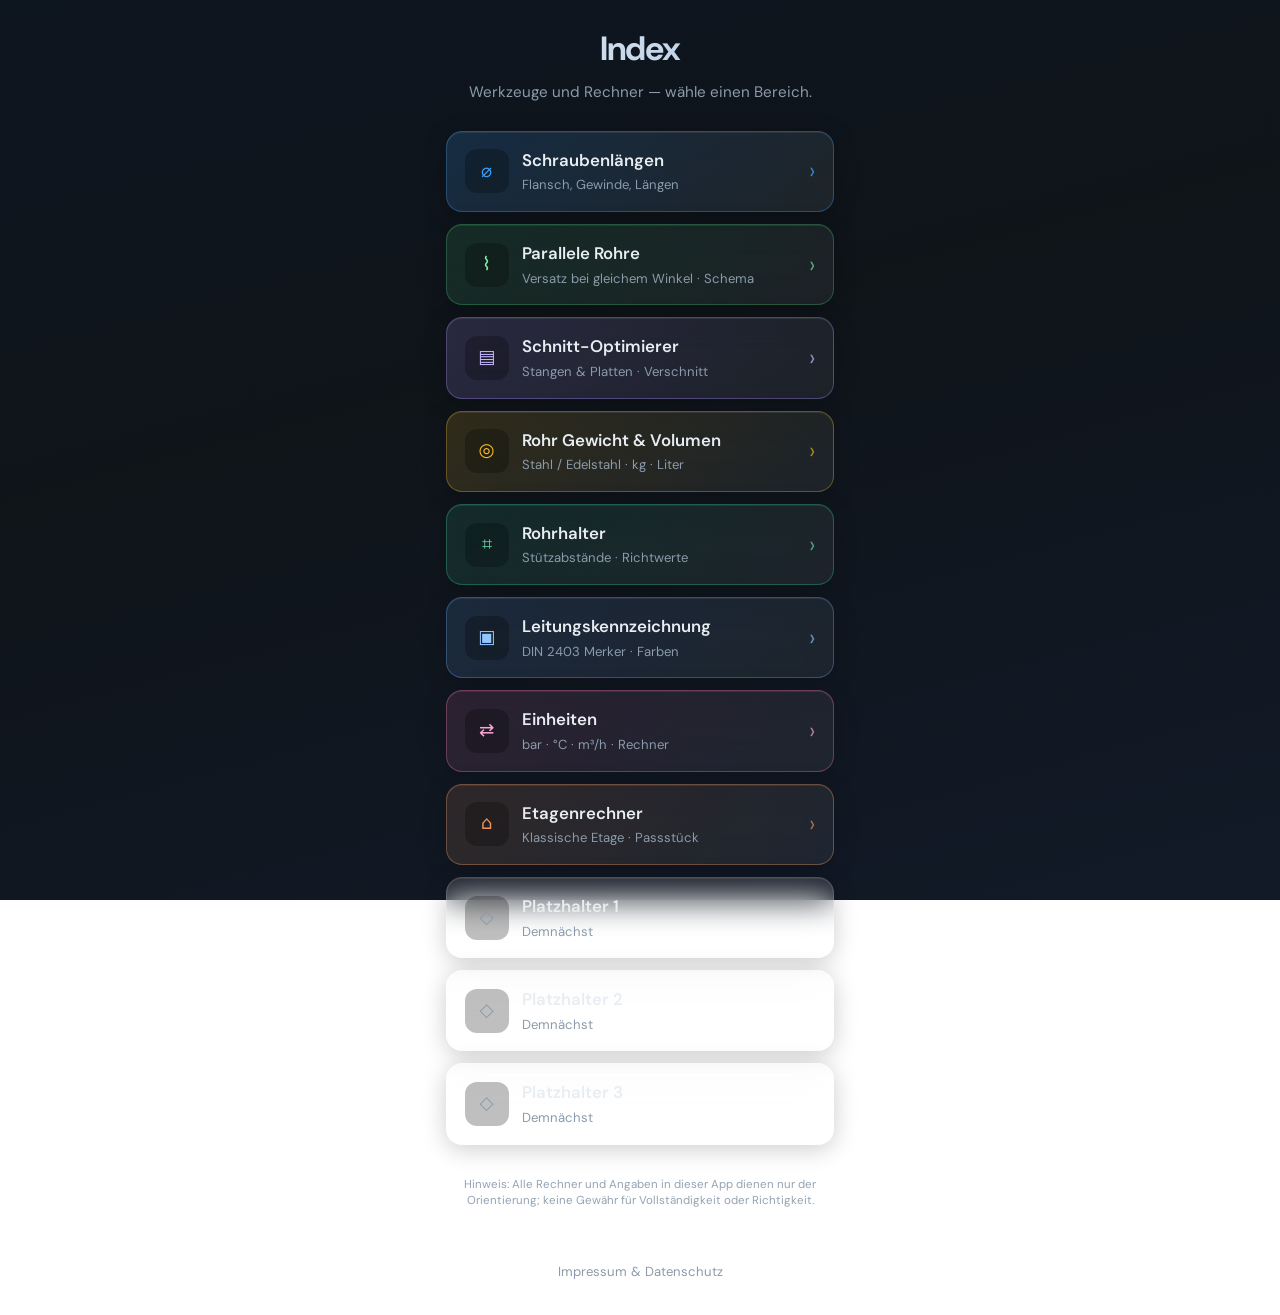
==== commit ef95e28a: "Etagenrechner (klassisch): Passstück, Schema, Stammdaten Neue Unterseite mit H/V/L oder Winkel, Raum" ====
--- a/index.html
+++ b/index.html
@@ -11,7 +11,7 @@
       href="https://fonts.googleapis.com/css2?family=DM+Sans:ital,opsz,wght@0,9..40,400;0,9..40,600;0,9..40,700;1,9..40,400&display=swap"
       rel="stylesheet"
     />
-    <link rel="stylesheet" href="styles.css?v=17" />
+    <link rel="stylesheet" href="styles.css?v=22" />
   </head>
   <body class="body--home">
     <div class="home-wrap">
@@ -84,6 +84,15 @@
           <span class="glass-btn__chev" aria-hidden="true">›</span>
         </a>
 
+        <a href="etagenrechner.html" class="glass-btn glass-btn--etage">
+          <span class="glass-btn__icon" aria-hidden="true">⌂</span>
+          <span class="glass-btn__text">
+            <span class="glass-btn__title">Etagenrechner</span>
+            <span class="glass-btn__desc">Klassische Etage · Passstück</span>
+          </span>
+          <span class="glass-btn__chev" aria-hidden="true">›</span>
+        </a>
+
         <button type="button" class="glass-btn glass-btn--placeholder" disabled>
           <span class="glass-btn__icon" aria-hidden="true">◇</span>
           <span class="glass-btn__text">
--- a/styles.css
+++ b/styles.css
@@ -966,6 +966,27 @@
 
 .glass-btn--calc .glass-btn__chev {
   color: rgba(249, 168, 212, 0.7);
+}
+
+.glass-btn--etage {
+  border-color: rgba(232, 147, 92, 0.38);
+  background: linear-gradient(
+    135deg,
+    rgba(232, 147, 92, 0.14) 0%,
+    rgba(255, 255, 255, 0.06) 100%
+  );
+}
+
+.glass-btn--etage:hover {
+  border-color: rgba(232, 147, 92, 0.52);
+}
+
+.glass-btn--etage .glass-btn__icon {
+  color: #e8935c;
+}
+
+.glass-btn--etage .glass-btn__chev {
+  color: rgba(232, 147, 92, 0.68);
 }
 
 .assign-card {
@@ -1173,6 +1194,66 @@
   margin-bottom: 0.5rem;
 }
 
+.calc-angle-toolbar {
+  display: flex;
+  flex-wrap: wrap;
+  align-items: center;
+  gap: 0.5rem 0.75rem;
+  margin-bottom: 0.65rem;
+}
+
+.calc-angle-toolbar-label {
+  font-size: 0.72rem;
+  font-weight: 600;
+  text-transform: uppercase;
+  letter-spacing: 0.06em;
+  color: var(--muted);
+}
+
+.calc-submode-btn {
+  padding: 0.45rem 0.85rem;
+  min-height: 40px;
+  border-radius: 8px;
+  border: 1px solid var(--border);
+  background: rgba(0, 0, 0, 0.15);
+  color: var(--muted);
+  font: inherit;
+  font-weight: 600;
+  font-size: 0.85rem;
+  cursor: pointer;
+}
+
+.calc-submode-btn--active {
+  border-color: rgba(61, 157, 240, 0.45);
+  background: rgba(61, 157, 240, 0.15);
+  color: var(--text);
+}
+
+.calc-angle-unit-wrap {
+  display: inline-flex;
+  align-items: center;
+  gap: 0.45rem;
+  flex-wrap: wrap;
+}
+
+.calc-unit-toggle {
+  padding: 0.45rem 0.75rem;
+  min-height: 40px;
+  border-radius: 8px;
+  border: 1px solid var(--border);
+  background: var(--panel);
+  color: var(--accent);
+  font: inherit;
+  font-weight: 600;
+  font-size: 0.82rem;
+  cursor: pointer;
+}
+
+.calc-angle-hint {
+  margin-top: 0;
+  margin-bottom: 0.75rem;
+}
+
 .calc-card {
   padding-bottom: 1.25rem;
 }
@@ -1196,10 +1277,32 @@
   color: var(--text);
 }
 
+.calc-keyboard {
+  display: flex;
+  flex-direction: column;
+  gap: 0.45rem;
+}
+
+.calc-fn-strip {
+  display: grid;
+  grid-template-columns: repeat(3, 1fr);
+  gap: 0.45rem;
+}
+
+@media (min-width: 420px) {
+  .calc-fn-strip {
+    grid-template-columns: repeat(6, 1fr);
+  }
+}
+
 .calc-keys {
   display: grid;
   grid-template-columns: repeat(4, 1fr);
   gap: 0.45rem;
+}
+
+.calc-keys-pad {
+  margin: 0;
 }
 
 .calc-key {
@@ -1235,8 +1338,182 @@
   color: #0a0f14;
 }
 
+.calc-key--fn {
+  font-size: 0.8rem;
+  background: rgba(52, 211, 153, 0.1);
+  border-color: rgba(52, 211, 153, 0.3);
+  color: #6ee7b7;
+}
+
 .unit-pair-row input {
   font-variant-numeric: tabular-nums;
+}
+
+/* Etagenrechner (klassisch) */
+.etagen-mode-bar {
+  display: flex;
+  gap: 0.35rem;
+  padding: 0.35rem;
+  border-radius: var(--radius);
+  border: 1px solid var(--border);
+  background: rgba(0, 0, 0, 0.12);
+  margin-bottom: 1rem;
+}
+
+.etagen-mode-btn {
+  flex: 1;
+  min-height: 46px;
+  border: 1px solid transparent;
+  border-radius: 8px;
+  font: inherit;
+  font-weight: 600;
+  font-size: 0.88rem;
+  cursor: pointer;
+  color: var(--muted);
+  background: transparent;
+  transition: background 0.15s, color 0.15s, border-color 0.15s;
+}
+
+.etagen-mode-btn--active {
+  background: linear-gradient(180deg, #4ba3f0 0%, var(--accent) 100%);
+  color: #0a0f14;
+  border-color: rgba(61, 157, 240, 0.5);
+}
+
+.etagen-formula-hint {
+  margin-top: 0.5rem;
+  margin-bottom: 0;
+}
+
+.etagen-result-wrap {
+  margin-top: 0.5rem;
+}
+
+.etagen-banner {
+  display: flex;
+  flex-direction: column;
+  align-items: center;
+  justify-content: center;
+  gap: 0.2rem;
+  padding: 1rem 1.1rem 1.1rem;
+  margin-bottom: 1rem;
+  border-radius: var(--radius);
+  background: linear-gradient(180deg, #fae8a0 0%, #f0c94a 100%);
+  border: 1px solid rgba(180, 130, 20, 0.45);
+  text-align: center;
+}
+
+.etagen-banner__label {
+  font-size: 0.75rem;
+  font-weight: 700;
+  text-transform: uppercase;
+  letter-spacing: 0.08em;
+  color: #5c4a1a;
+}
+
+.etagen-banner__value {
+  font-size: 1.75rem;
+  font-weight: 800;
+  font-variant-numeric: tabular-nums;
+  color: #9a1c1c;
+  line-height: 1.2;
+}
+
+.etagen-kv {
+  list-style: none;
+  margin: 0;
+  padding: 0;
+}
+
+.etagen-kv li {
+  display: flex;
+  justify-content: space-between;
+  gap: 0.75rem;
+  padding: 0.45rem 0;
+  border-bottom: 1px solid var(--border);
+  font-size: 0.9rem;
+}
+
+.etagen-kv li:last-child {
+  border-bottom: 0;
+}
+
+.etagen-kv__k {
+  color: var(--muted);
+  flex: 1 1 auto;
+}
+
+.etagen-kv__v {
+  font-weight: 600;
+  font-variant-numeric: tabular-nums;
+  text-align: right;
+  white-space: nowrap;
+}
+
+.etagen-svg-host {
+  margin-top: 0.5rem;
+}
+
+.etagen-svg-host svg {
+  display: block;
+  width: 100%;
+  max-width: 100%;
+  height: auto;
+  border-radius: 8px;
+}
+
+.etagen-bend-row {
+  margin-top: 0.25rem;
+}
+
+@media (max-width: 600px) {
+  .etagen-bend-row {
+    grid-template-columns: 1fr;
+  }
+}
+
+.etagen-bend-card h2 {
+  font-size: 0.9rem;
+  text-transform: none;
+  letter-spacing: 0;
+  color: var(--text);
+}
+
+.etagen-dl {
+  display: grid;
+  grid-template-columns: 1fr auto;
+  gap: 0.35rem 0.75rem;
+  margin: 0;
+  font-size: 0.88rem;
+}
+
+.etagen-dl dt {
+  margin: 0;
+  color: var(--muted);
+  font-weight: 500;
+}
+
+.etagen-dl dd {
+  margin: 0;
+  font-weight: 600;
+  font-variant-numeric: tabular-nums;
+  text-align: right;
+}
+
+.checkbox-row {
+  display: flex;
+  align-items: center;
+  gap: 0.6rem;
+  cursor: pointer;
+  font-size: 0.9rem;
+  color: var(--text);
+  user-select: none;
+}
+
+.checkbox-row input {
+  width: 1.15rem;
+  height: 1.15rem;
+  accent-color: var(--accent);
 }
 
 .pipe-marker-table--compact {
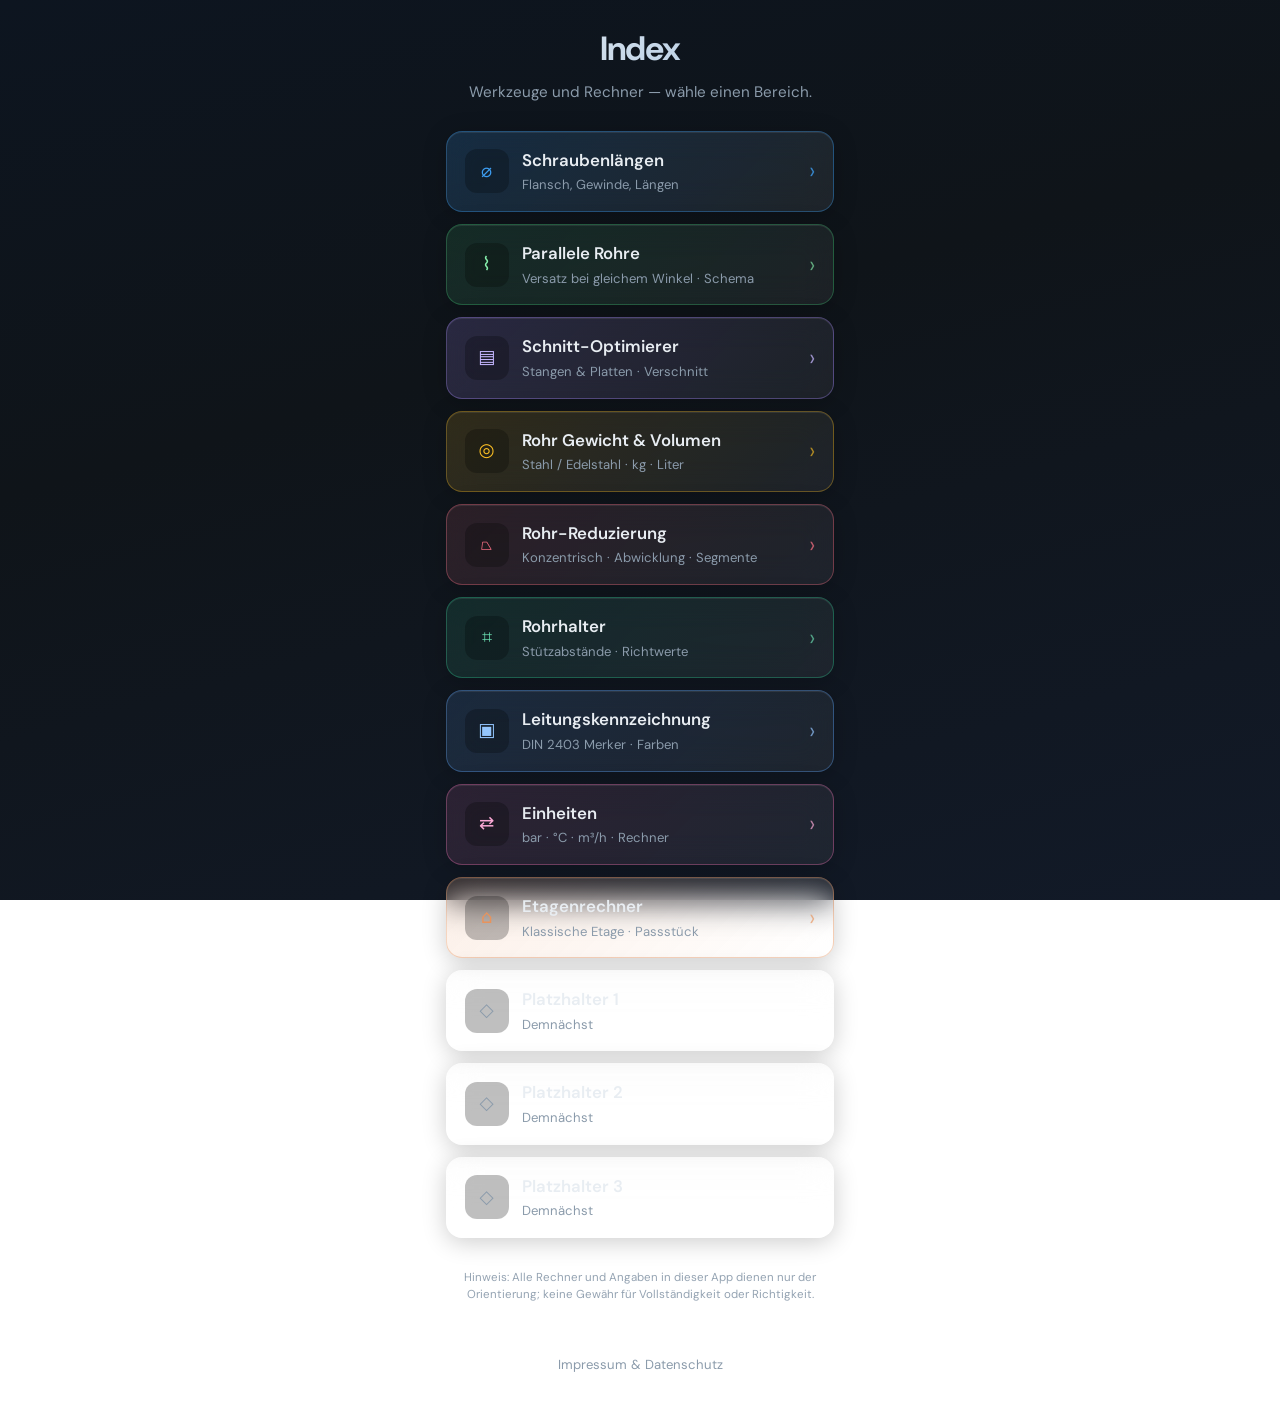
==== commit dfaef9c0: "feat: Rohr-Reduzierung konzentrisch (Abwicklung, CD/Cd, SVG) Neue Seite rohr-reduzierung.html mit Ei" ====
--- a/index.html
+++ b/index.html
@@ -11,7 +11,7 @@
       href="https://fonts.googleapis.com/css2?family=DM+Sans:ital,opsz,wght@0,9..40,400;0,9..40,600;0,9..40,700;1,9..40,400&display=swap"
       rel="stylesheet"
     />
-    <link rel="stylesheet" href="styles.css?v=22" />
+    <link rel="stylesheet" href="styles.css?v=23" />
   </head>
   <body class="body--home">
     <div class="home-wrap">
@@ -53,6 +53,15 @@
           <span class="glass-btn__text">
             <span class="glass-btn__title">Rohr Gewicht &amp; Volumen</span>
             <span class="glass-btn__desc">Stahl / Edelstahl · kg · Liter</span>
+          </span>
+          <span class="glass-btn__chev" aria-hidden="true">›</span>
+        </a>
+
+        <a href="rohr-reduzierung.html" class="glass-btn glass-btn--reducer">
+          <span class="glass-btn__icon" aria-hidden="true">⏢</span>
+          <span class="glass-btn__text">
+            <span class="glass-btn__title">Rohr-Reduzierung</span>
+            <span class="glass-btn__desc">Konzentrisch · Abwicklung · Segmente</span>
           </span>
           <span class="glass-btn__chev" aria-hidden="true">›</span>
         </a>
--- a/styles.css
+++ b/styles.css
@@ -987,6 +987,31 @@
 
 .glass-btn--etage .glass-btn__chev {
   color: rgba(232, 147, 92, 0.68);
+}
+
+.glass-btn--reducer {
+  border-color: rgba(251, 113, 133, 0.35);
+  background: linear-gradient(
+    135deg,
+    rgba(251, 113, 133, 0.12) 0%,
+    rgba(255, 255, 255, 0.06) 100%
+  );
+}
+
+.glass-btn--reducer:hover {
+  border-color: rgba(251, 113, 133, 0.5);
+}
+
+.glass-btn--reducer .glass-btn__icon {
+  color: #fb7185;
+}
+
+.glass-btn--reducer .glass-btn__chev {
+  color: rgba(251, 113, 133, 0.72);
+}
+
+.reducer-diagram {
+  min-height: 200px;
 }
 
 .assign-card {
@@ -1155,6 +1180,25 @@
   font-variant-numeric: tabular-nums;
 }
 
+.support-sketch-card .support-sketch-lead {
+  margin-top: 0;
+  margin-bottom: 0.7rem;
+}
+
+.support-svg-host {
+  width: 100%;
+  border: 1px solid var(--border);
+  border-radius: 10px;
+  overflow: hidden;
+  background: rgba(0, 0, 0, 0.14);
+}
+
+.support-svg-host svg {
+  display: block;
+  width: 100%;
+  height: auto;
+}
+
 /* Einheiten & Taschenrechner */
 .card--flat {
   padding: 0.45rem;
@@ -1350,6 +1394,36 @@
 }
 
 /* Etagenrechner (klassisch) */
+.etagen-sprung-bar {
+  display: flex;
+  gap: 0.35rem;
+  padding: 0.35rem;
+  border-radius: var(--radius);
+  border: 1px solid var(--border);
+  background: rgba(0, 0, 0, 0.1);
+  margin-bottom: 1rem;
+}
+
+.etagen-sprung-btn {
+  flex: 1;
+  min-height: 46px;
+  border: 1px solid transparent;
+  border-radius: 8px;
+  font: inherit;
+  font-weight: 600;
+  font-size: 0.88rem;
+  cursor: pointer;
+  color: var(--muted);
+  background: transparent;
+  transition: background 0.15s, color 0.15s, border-color 0.15s;
+}
+
+.etagen-sprung-btn--active {
+  background: linear-gradient(180deg, #e8935c 0%, #c45c2e 100%);
+  color: #0a0f14;
+  border-color: rgba(232, 147, 92, 0.45);
+}
+
 .etagen-mode-bar {
   display: flex;
   gap: 0.35rem;
@@ -1383,6 +1457,10 @@
 .etagen-formula-hint {
   margin-top: 0.5rem;
   margin-bottom: 0;
+}
+
+.etagen-guide-card .etagen-guide-lead {
+  margin-bottom: 0.65rem;
 }
 
 .etagen-result-wrap {
@@ -1451,7 +1529,37 @@
 }
 
 .etagen-svg-host {
-  margin-top: 0.5rem;
+  margin-top: 0.75rem;
+  display: flex;
+  justify-content: center;
+  align-items: center;
+  width: 100%;
+}
+
+.etagen-schema-caption {
+  font-size: 0.8rem;
+  color: var(--muted);
+  line-height: 1.45;
+  margin: 0 0 0.65rem;
+  padding: 0.55rem 0.65rem;
+  background: rgba(0, 0, 0, 0.18);
+  border: 1px solid var(--border);
+  border-radius: 8px;
+}
+
+.etagen-schema-caption strong {
+  color: var(--text);
+  font-weight: 600;
+}
+
+.etagen-svg-host--schema {
+  min-height: min(22vw, 140px);
+  border-radius: 10px;
+  overflow: hidden;
+  border: 1px solid var(--border);
+  max-width: 340px;
+  margin-left: auto;
+  margin-right: auto;
 }
 
 .etagen-svg-host svg {
@@ -1459,7 +1567,34 @@
   width: 100%;
   max-width: 100%;
   height: auto;
-  border-radius: 8px;
+  margin-left: auto;
+  margin-right: auto;
+  border-radius: 10px;
+}
+
+.etagen-svg-host--guide svg {
+  width: 100%;
+  max-width: 460px;
+}
+
+.etagen-svg-host--schema svg {
+  max-width: 340px;
+}
+
+.etagen-bogen-legend {
+  margin-top: 0.25rem;
+}
+
+.etagen-bogen-legend p {
+  margin-top: 0;
+  margin-bottom: 0.7rem;
+}
+
+.etagen-svg-host--legend {
+  min-height: 160px;
+  border: 1px solid var(--border);
+  border-radius: 10px;
+  overflow: hidden;
 }
 
 .etagen-bend-row {
@@ -1498,6 +1633,21 @@
   font-weight: 600;
   font-variant-numeric: tabular-nums;
   text-align: right;
+}
+
+.etagen-dl dt.etagen-row--outer,
+.etagen-dl dd.etagen-row--outer {
+  color: #fca5a5;
+}
+
+.etagen-dl dt.etagen-row--center,
+.etagen-dl dd.etagen-row--center {
+  color: #93c5fd;
+}
+
+.etagen-dl dt.etagen-row--inner,
+.etagen-dl dd.etagen-row--inner {
+  color: #86efac;
 }
 
 .checkbox-row {
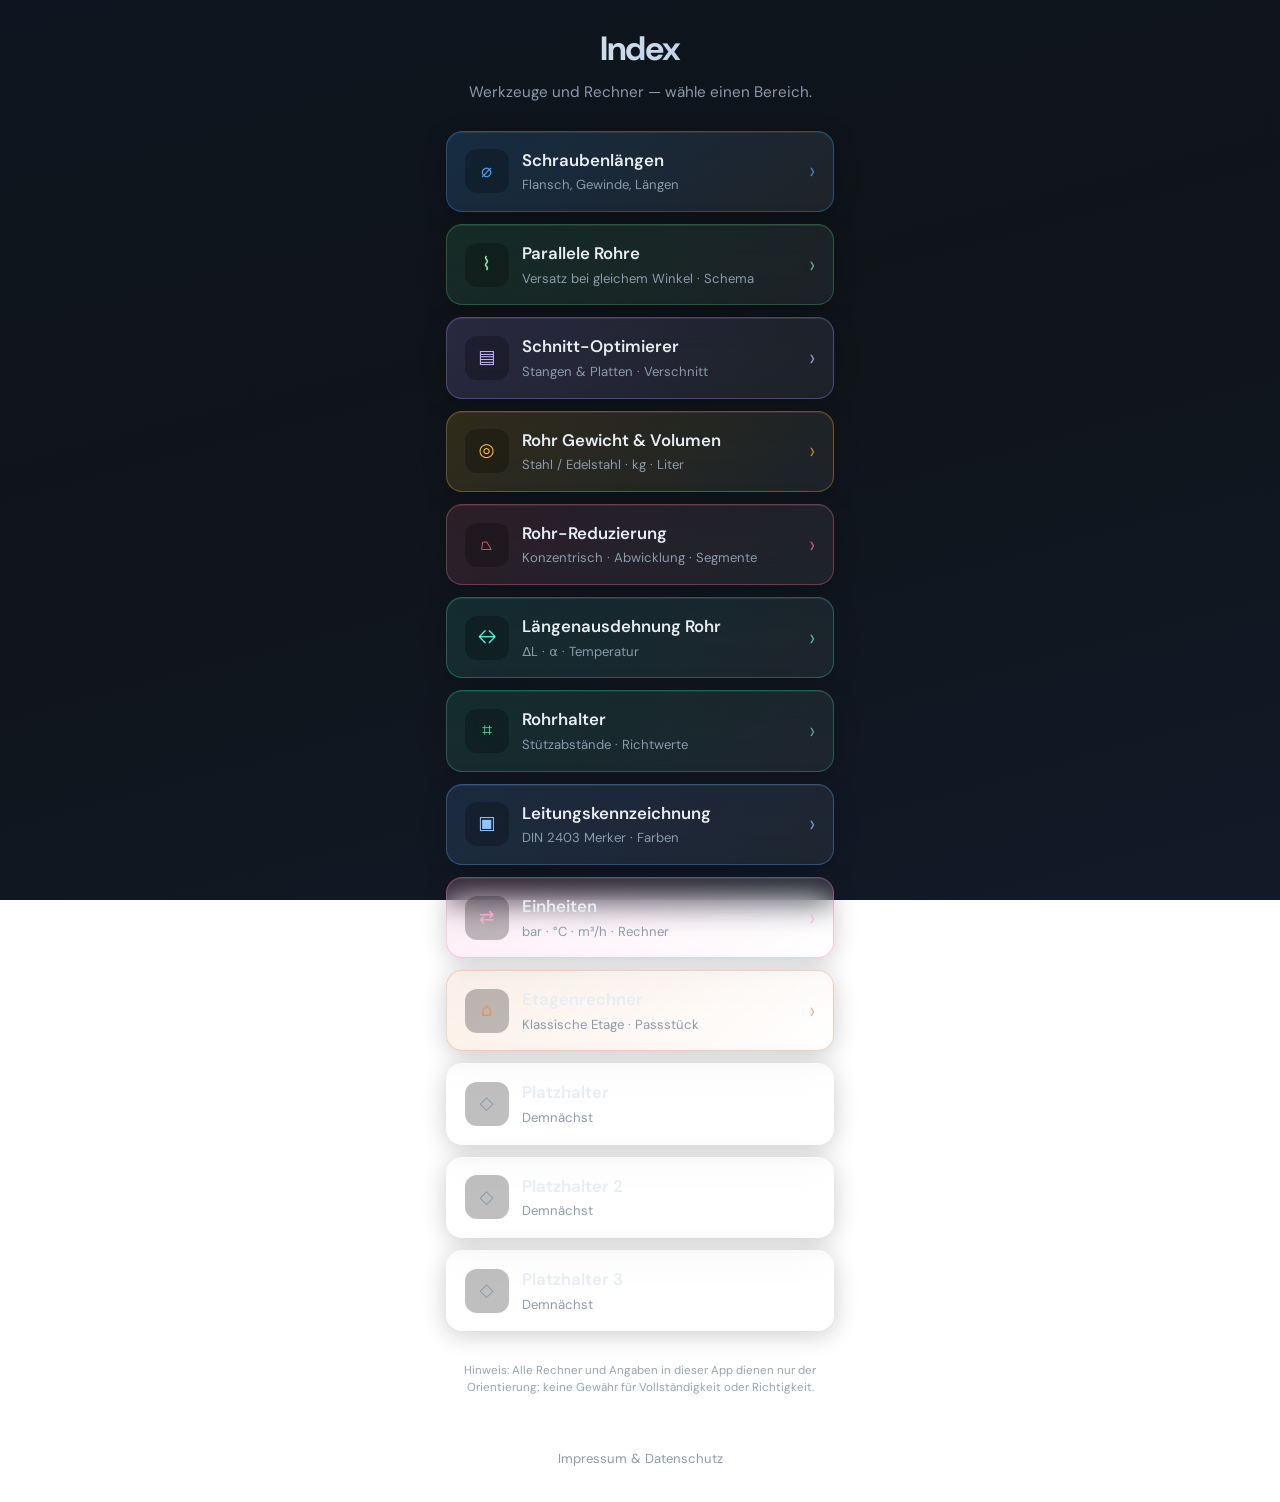
==== commit c49474a8: "feat: Rohr Längenausdehnung (ΔL = α·L·ΔT) Neue Seite mit Werkstoff-Presets und manuellem α, localSto" ====
--- a/index.html
+++ b/index.html
@@ -11,7 +11,7 @@
       href="https://fonts.googleapis.com/css2?family=DM+Sans:ital,opsz,wght@0,9..40,400;0,9..40,600;0,9..40,700;1,9..40,400&display=swap"
       rel="stylesheet"
     />
-    <link rel="stylesheet" href="styles.css?v=23" />
+    <link rel="stylesheet" href="styles.css?v=26" />
   </head>
   <body class="body--home">
     <div class="home-wrap">
@@ -66,6 +66,15 @@
           <span class="glass-btn__chev" aria-hidden="true">›</span>
         </a>
 
+        <a href="rohr-laengenausdehnung.html" class="glass-btn glass-btn--thermal">
+          <span class="glass-btn__icon" aria-hidden="true">↔</span>
+          <span class="glass-btn__text">
+            <span class="glass-btn__title">Längenausdehnung Rohr</span>
+            <span class="glass-btn__desc">ΔL · α · Temperatur</span>
+          </span>
+          <span class="glass-btn__chev" aria-hidden="true">›</span>
+        </a>
+
         <a href="rohrhalter.html" class="glass-btn glass-btn--support">
           <span class="glass-btn__icon" aria-hidden="true">⌗</span>
           <span class="glass-btn__text">
@@ -105,7 +114,7 @@
         <button type="button" class="glass-btn glass-btn--placeholder" disabled>
           <span class="glass-btn__icon" aria-hidden="true">◇</span>
           <span class="glass-btn__text">
-            <span class="glass-btn__title">Platzhalter 1</span>
+            <span class="glass-btn__title">Platzhalter</span>
             <span class="glass-btn__desc">Demnächst</span>
           </span>
         </button>
--- a/styles.css
+++ b/styles.css
@@ -1010,8 +1010,56 @@
   color: rgba(251, 113, 133, 0.72);
 }
 
+.glass-btn--thermal {
+  border-color: rgba(45, 212, 191, 0.35);
+  background: linear-gradient(
+    135deg,
+    rgba(45, 212, 191, 0.12) 0%,
+    rgba(255, 255, 255, 0.06) 100%
+  );
+}
+
+.glass-btn--thermal:hover {
+  border-color: rgba(45, 212, 191, 0.5);
+}
+
+.glass-btn--thermal .glass-btn__icon {
+  color: #5eead4;
+}
+
+.glass-btn--thermal .glass-btn__chev {
+  color: rgba(94, 234, 212, 0.72);
+}
+
 .reducer-diagram {
   min-height: 200px;
+}
+
+.reducer-sketch-svg {
+  display: block;
+  width: 100%;
+  max-height: min(75vh, 560px);
+  height: auto;
+}
+
+.reducer-sketch-grid {
+  display: grid;
+  gap: 1.1rem;
+}
+
+@media (min-width: 560px) {
+  .reducer-sketch-grid {
+    grid-template-columns: 1fr 1fr;
+  }
+}
+
+.reducer-sketch-title {
+  margin: 0 0 0.5rem;
+  font-size: 0.72rem;
+  font-weight: 600;
+  text-transform: uppercase;
+  letter-spacing: 0.06em;
+  color: var(--muted);
 }
 
 .assign-card {
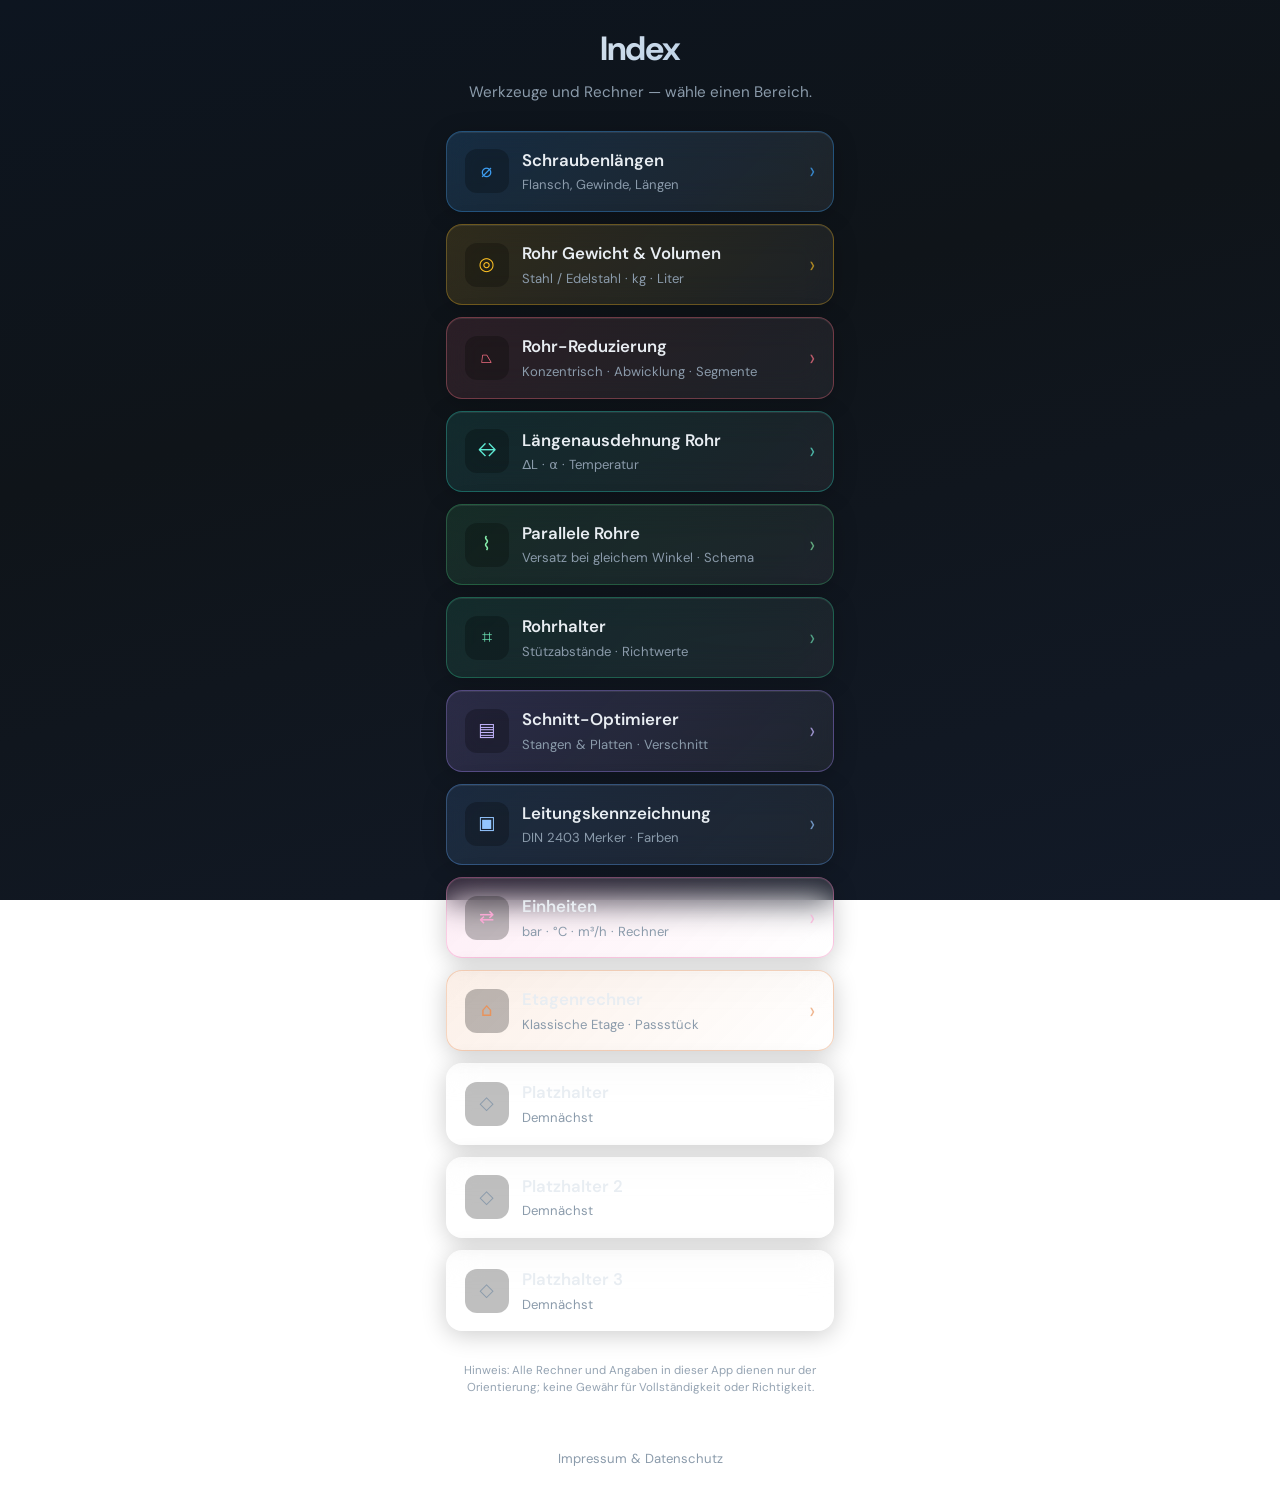
==== commit 3943c8c8: "chore(index): Menü-Reihenfolge Rohr-Cluster, Hilfsmittel zuletzt Co-authored-by: Michaelr885 <Michae" ====
--- a/index.html
+++ b/index.html
@@ -30,24 +30,6 @@
           <span class="glass-btn__chev" aria-hidden="true">›</span>
         </a>
 
-        <a href="parallelrohre.html" class="glass-btn glass-btn--secondary">
-          <span class="glass-btn__icon" aria-hidden="true">⌇</span>
-          <span class="glass-btn__text">
-            <span class="glass-btn__title">Parallele Rohre</span>
-            <span class="glass-btn__desc">Versatz bei gleichem Winkel · Schema</span>
-          </span>
-          <span class="glass-btn__chev" aria-hidden="true">›</span>
-        </a>
-
-        <a href="schnitt-optimierer.html" class="glass-btn glass-btn--accent">
-          <span class="glass-btn__icon" aria-hidden="true">▤</span>
-          <span class="glass-btn__text">
-            <span class="glass-btn__title">Schnitt-Optimierer</span>
-            <span class="glass-btn__desc">Stangen &amp; Platten · Verschnitt</span>
-          </span>
-          <span class="glass-btn__chev" aria-hidden="true">›</span>
-        </a>
-
         <a href="rohr-gewicht.html" class="glass-btn glass-btn--pipe">
           <span class="glass-btn__icon" aria-hidden="true">◎</span>
           <span class="glass-btn__text">
@@ -75,11 +57,29 @@
           <span class="glass-btn__chev" aria-hidden="true">›</span>
         </a>
 
+        <a href="parallelrohre.html" class="glass-btn glass-btn--secondary">
+          <span class="glass-btn__icon" aria-hidden="true">⌇</span>
+          <span class="glass-btn__text">
+            <span class="glass-btn__title">Parallele Rohre</span>
+            <span class="glass-btn__desc">Versatz bei gleichem Winkel · Schema</span>
+          </span>
+          <span class="glass-btn__chev" aria-hidden="true">›</span>
+        </a>
+
         <a href="rohrhalter.html" class="glass-btn glass-btn--support">
           <span class="glass-btn__icon" aria-hidden="true">⌗</span>
           <span class="glass-btn__text">
             <span class="glass-btn__title">Rohrhalter</span>
             <span class="glass-btn__desc">Stützabstände · Richtwerte</span>
+          </span>
+          <span class="glass-btn__chev" aria-hidden="true">›</span>
+        </a>
+
+        <a href="schnitt-optimierer.html" class="glass-btn glass-btn--accent">
+          <span class="glass-btn__icon" aria-hidden="true">▤</span>
+          <span class="glass-btn__text">
+            <span class="glass-btn__title">Schnitt-Optimierer</span>
+            <span class="glass-btn__desc">Stangen &amp; Platten · Verschnitt</span>
           </span>
           <span class="glass-btn__chev" aria-hidden="true">›</span>
         </a>
